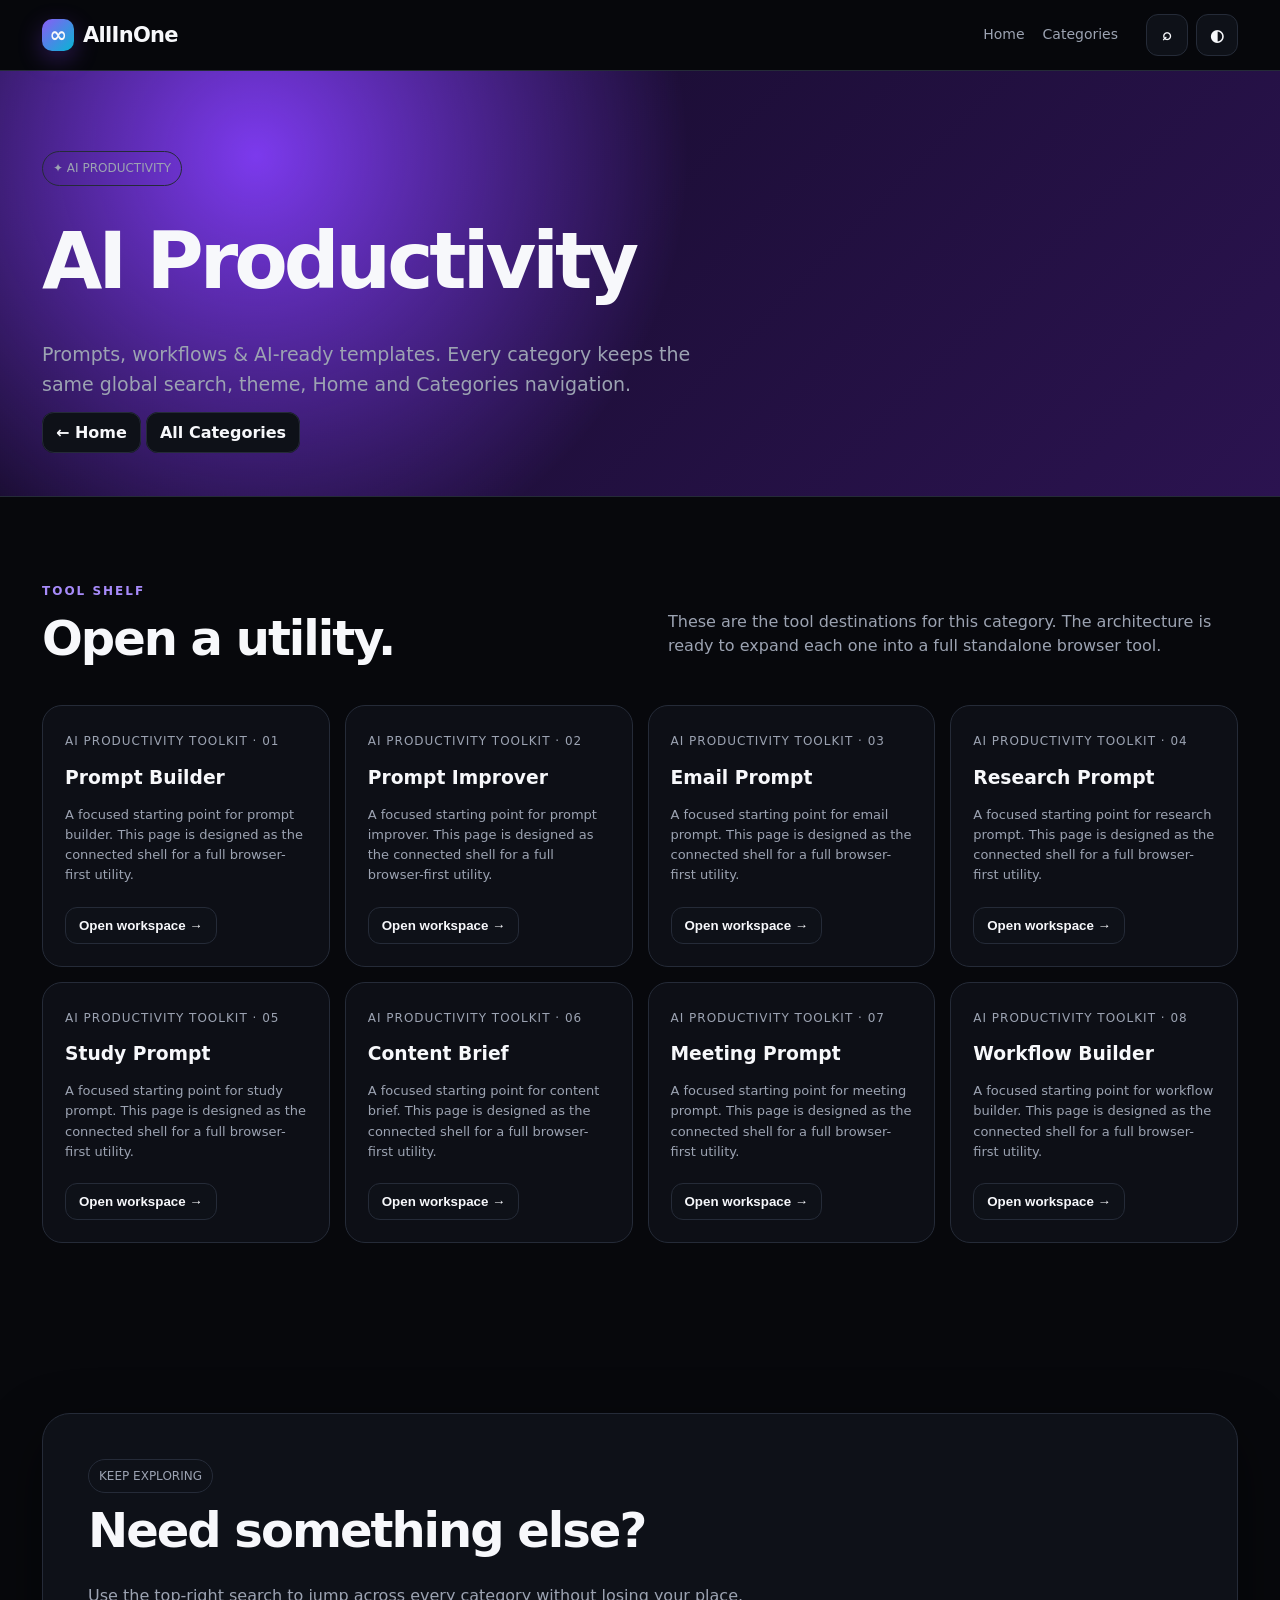
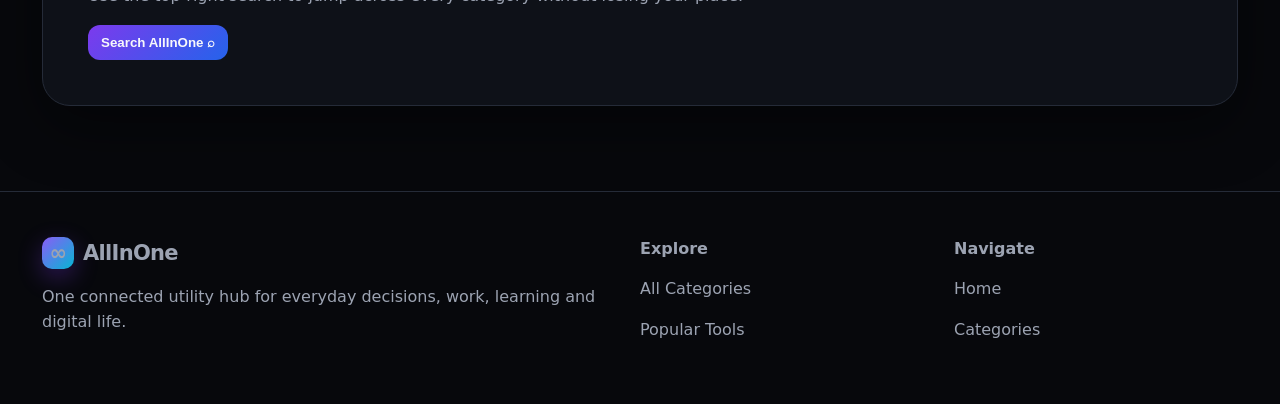
==== ai.html @ 53bb446f "Add files via upload" ====
<!doctype html><html lang="en"><head><meta charset="utf-8"><meta name="viewport" content="width=device-width,initial-scale=1"><title>AI Productivity | AllInOne</title><meta name="description" content="AllInOne is a connected utility hub for finance, students, cybersecurity, business, files, developers, travel, AI, decisions, fitness, internet and careers."><link rel="stylesheet" href="assets/style.css"><link rel="canonical" href="https://mytoolprovider.github.io/ai.html"><meta property="og:url" content="https://mytoolprovider.github.io/ai.html"></head><body style="--category-bg:radial-gradient(circle at 20% 20%, #7c3aed, transparent 40%), linear-gradient(135deg,#140b28,#2b1350)">
<header class="top"><nav class="nav"><a class="brand" href="index.html"><b>∞</b> AllInOne</a><div class="navlinks"><a href="index.html">Home</a><a href="categories.html">Categories</a></div><div class="actions"><button class="iconbtn" data-search aria-label="Search">⌕</button><button class="iconbtn" data-theme-toggle aria-label="Change theme">◐</button></div></nav></header>
<main><section class="category-hero"><div class="wrap"><span class="pill">✦ AI PRODUCTIVITY</span><h1>AI Productivity</h1><p style="font-size:19px;color:var(--muted);max-width:700px">Prompts, workflows & AI-ready templates. Every category keeps the same global search, theme, Home and Categories navigation.</p><div style="margin-top:22px"><a class="btn" href="index.html">← Home</a> <a class="btn" href="categories.html">All Categories</a></div></div></section><section class="section"><div class="wrap"><div class="section-head"><div><div class="eyebrow">Tool shelf</div><h2>Open a utility.</h2></div><p>These are the tool destinations for this category. The architecture is ready to expand each one into a full standalone browser tool.</p></div><div class="tool-grid"><article class="tool" id="prompt-builder" data-search-item><span>AI Productivity toolkit · 01</span><h3>Prompt Builder</h3><p>A focused starting point for prompt builder. This page is designed as the connected shell for a full browser-first utility.</p><button class="btn" onclick="alert('Tool workspace ready — this is the interactive shell for Prompt Builder.')">Open workspace →</button></article><article class="tool" id="prompt-improver" data-search-item><span>AI Productivity toolkit · 02</span><h3>Prompt Improver</h3><p>A focused starting point for prompt improver. This page is designed as the connected shell for a full browser-first utility.</p><button class="btn" onclick="alert('Tool workspace ready — this is the interactive shell for Prompt Improver.')">Open workspace →</button></article><article class="tool" id="email-prompt" data-search-item><span>AI Productivity toolkit · 03</span><h3>Email Prompt</h3><p>A focused starting point for email prompt. This page is designed as the connected shell for a full browser-first utility.</p><button class="btn" onclick="alert('Tool workspace ready — this is the interactive shell for Email Prompt.')">Open workspace →</button></article><article class="tool" id="research-prompt" data-search-item><span>AI Productivity toolkit · 04</span><h3>Research Prompt</h3><p>A focused starting point for research prompt. This page is designed as the connected shell for a full browser-first utility.</p><button class="btn" onclick="alert('Tool workspace ready — this is the interactive shell for Research Prompt.')">Open workspace →</button></article><article class="tool" id="study-prompt" data-search-item><span>AI Productivity toolkit · 05</span><h3>Study Prompt</h3><p>A focused starting point for study prompt. This page is designed as the connected shell for a full browser-first utility.</p><button class="btn" onclick="alert('Tool workspace ready — this is the interactive shell for Study Prompt.')">Open workspace →</button></article><article class="tool" id="content-brief" data-search-item><span>AI Productivity toolkit · 06</span><h3>Content Brief</h3><p>A focused starting point for content brief. This page is designed as the connected shell for a full browser-first utility.</p><button class="btn" onclick="alert('Tool workspace ready — this is the interactive shell for Content Brief.')">Open workspace →</button></article><article class="tool" id="meeting-prompt" data-search-item><span>AI Productivity toolkit · 07</span><h3>Meeting Prompt</h3><p>A focused starting point for meeting prompt. This page is designed as the connected shell for a full browser-first utility.</p><button class="btn" onclick="alert('Tool workspace ready — this is the interactive shell for Meeting Prompt.')">Open workspace →</button></article><article class="tool" id="workflow-builder" data-search-item><span>AI Productivity toolkit · 08</span><h3>Workflow Builder</h3><p>A focused starting point for workflow builder. This page is designed as the connected shell for a full browser-first utility.</p><button class="btn" onclick="alert('Tool workspace ready — this is the interactive shell for Workflow Builder.')">Open workspace →</button></article></div></div></section><section class="section"><div class="wrap"><div class="band"><span class="pill">KEEP EXPLORING</span><h2>Need something else?</h2><p style="color:var(--muted)">Use the top-right search to jump across every category without losing your place.</p><button class="btn primary" data-search>Search AllInOne ⌕</button></div></div></section></main>
<div class="modal" id="searchModal"><div class="modalbox"><div style="display:flex;justify-content:space-between;align-items:center"><h2>Search AllInOne</h2><button class="iconbtn" data-close>×</button></div><input id="globalSearch" placeholder="Search tools, categories, ideas..."><div id="results" class="results"><p style="color:var(--muted)">Search categories and tools...</p></div></div></div>
<footer class="footer"><div class="wrap footer-grid"><div><div class="brand"><b>∞</b> AllInOne</div><p>One connected utility hub for everyday decisions, work, learning and digital life.</p></div><div><strong>Explore</strong><p><a href="categories.html">All Categories</a></p><p><a href="index.html#popular">Popular Tools</a></p></div><div><strong>Navigate</strong><p><a href="index.html">Home</a></p><p><a href="categories.html">Categories</a></p></div></div></footer><script src="assets/app.js"></script></body></html>
---- assets/style.css ----
:root{--bg:#07080c;--panel:#0e1118;--panel2:#131722;--text:#f7f8fb;--muted:#9ca3b2;--line:#252b38;--accent:#8b5cf6;--shadow:0 20px 60px #0007}
[data-theme="light"]{--bg:#f5f7fb;--panel:#fff;--panel2:#eef1f7;--text:#111827;--muted:#5f6878;--line:#dfe4ec;--shadow:0 16px 45px #19233a14}
*{box-sizing:border-box}html{scroll-behavior:smooth}body{margin:0;background:var(--bg);color:var(--text);font-family:Inter,ui-sans-serif,system-ui,-apple-system,Segoe UI,sans-serif;line-height:1.55}a{color:inherit;text-decoration:none}.top{position:sticky;top:0;z-index:50;backdrop-filter:blur(18px);background:color-mix(in srgb,var(--bg) 82%,transparent);border-bottom:1px solid var(--line)}.nav{max-width:1240px;margin:auto;display:flex;align-items:center;gap:20px;padding:14px 22px}.brand{font-weight:900;font-size:21px;letter-spacing:-.7px;display:flex;gap:9px;align-items:center}.brand b{display:grid;place-items:center;width:32px;height:32px;border-radius:10px;background:linear-gradient(135deg,#8b5cf6,#06b6d4);box-shadow:0 8px 24px #7c3aed55}.navlinks{display:flex;gap:18px;margin-left:auto;align-items:center}.navlinks a{font-size:14px;color:var(--muted)}.navlinks a:hover{color:var(--text)}.actions{display:flex;gap:8px;margin-left:8px}.iconbtn,.btn{border:1px solid var(--line);background:var(--panel);color:var(--text);border-radius:12px;padding:10px 13px;cursor:pointer;font-weight:700}.iconbtn{font-size:16px;width:42px;height:42px}.btn.primary{background:linear-gradient(135deg,#7c3aed,#2563eb);border:0}.wrap{max-width:1240px;margin:auto;padding:0 22px}.hero{min-height:78vh;display:grid;align-items:center;padding:80px 0 70px}.hero-grid{display:grid;grid-template-columns:1.25fr .75fr;gap:50px;align-items:center}.eyebrow{color:#a78bfa;text-transform:uppercase;letter-spacing:2px;font-size:12px;font-weight:900}.hero h1{font-size:clamp(46px,7vw,88px);line-height:.95;letter-spacing:-5px;margin:18px 0 25px;max-width:900px}.hero p{font-size:19px;color:var(--muted);max-width:720px}.hero-actions{display:flex;gap:12px;flex-wrap:wrap;margin:28px 0}.searchbox{display:flex;gap:10px;max-width:620px;margin-top:26px}.searchbox input{flex:1;background:var(--panel);border:1px solid var(--line);border-radius:15px;padding:15px 17px;color:var(--text);font-size:15px;outline:none}.hero-card{background:var(--panel);border:1px solid var(--line);border-radius:28px;padding:25px;box-shadow:var(--shadow);transform:rotate(2deg)}.mini-grid{display:grid;grid-template-columns:1fr 1fr;gap:12px}.mini{padding:18px;border:1px solid var(--line);border-radius:18px;background:var(--panel2)}.mini strong{display:block;font-size:25px}.section{padding:85px 0}.section-head{display:flex;justify-content:space-between;gap:25px;align-items:end;margin-bottom:30px}.section h2{font-size:clamp(30px,4vw,48px);letter-spacing:-2px;margin:0}.section-head p{color:var(--muted);max-width:570px}.grid{display:grid;grid-template-columns:repeat(4,1fr);gap:15px}.card{position:relative;overflow:hidden;background:var(--panel);border:1px solid var(--line);border-radius:22px;padding:22px;min-height:180px;transition:.25s;display:flex;flex-direction:column}.card:hover{transform:translateY(-5px);border-color:#64748b;box-shadow:var(--shadow)}.card .symbol{font-size:25px;margin-bottom:25px}.card h3{margin:0 0 7px;font-size:18px}.card p{margin:0;color:var(--muted);font-size:13px}.card .go{margin-top:auto;padding-top:20px;color:#a78bfa;font-weight:800;font-size:13px}.band{border:1px solid var(--line);border-radius:28px;padding:45px;background:var(--panel);box-shadow:var(--shadow)}.stats{display:grid;grid-template-columns:repeat(4,1fr);gap:15px}.stat{padding:22px;border-radius:18px;background:var(--panel2);border:1px solid var(--line)}.stat b{font-size:32px;display:block}.footer{border-top:1px solid var(--line);padding:45px 0;color:var(--muted)}.footer-grid{display:grid;grid-template-columns:2fr 1fr 1fr;gap:30px}.category-hero{padding:80px 0 50px;background:var(--category-bg);border-bottom:1px solid var(--line)}.category-hero h1{font-size:clamp(44px,7vw,78px);letter-spacing:-4px;margin:15px 0}.tool-grid{display:grid;grid-template-columns:repeat(4,1fr);gap:15px}.tool{background:color-mix(in srgb,var(--panel) 86%,transparent);border:1px solid var(--line);border-radius:20px;padding:22px;min-height:170px}.tool span{font-size:12px;color:var(--muted);text-transform:uppercase;letter-spacing:1px}.tool h3{margin:10px 0}.tool p{color:var(--muted);font-size:13px}.tool button{margin-top:8px}.pill{display:inline-flex;padding:7px 10px;border:1px solid var(--line);border-radius:999px;color:var(--muted);font-size:12px}.modal{display:none;position:fixed;inset:0;z-index:100;background:#0009;backdrop-filter:blur(10px);padding:7vh 20px}.modal.open{display:block}.modalbox{max-width:700px;margin:auto;background:var(--panel);border:1px solid var(--line);border-radius:25px;padding:25px;box-shadow:var(--shadow)}.modalbox input{width:100%;padding:15px;border-radius:13px;border:1px solid var(--line);background:var(--panel2);color:var(--text);margin:15px 0}.results a{display:block;padding:12px;border-bottom:1px solid var(--line)}@media(max-width:950px){.grid,.tool-grid{grid-template-columns:repeat(2,1fr)}.hero-grid{grid-template-columns:1fr}.navlinks{display:none}.stats{grid-template-columns:1fr 1fr}}@media(max-width:600px){.grid,.tool-grid,.stats,.footer-grid{grid-template-columns:1fr}.hero h1{letter-spacing:-3px}.section{padding:55px 0}.hero{min-height:auto;padding:55px 0}.wrap{padding:0 16px}}
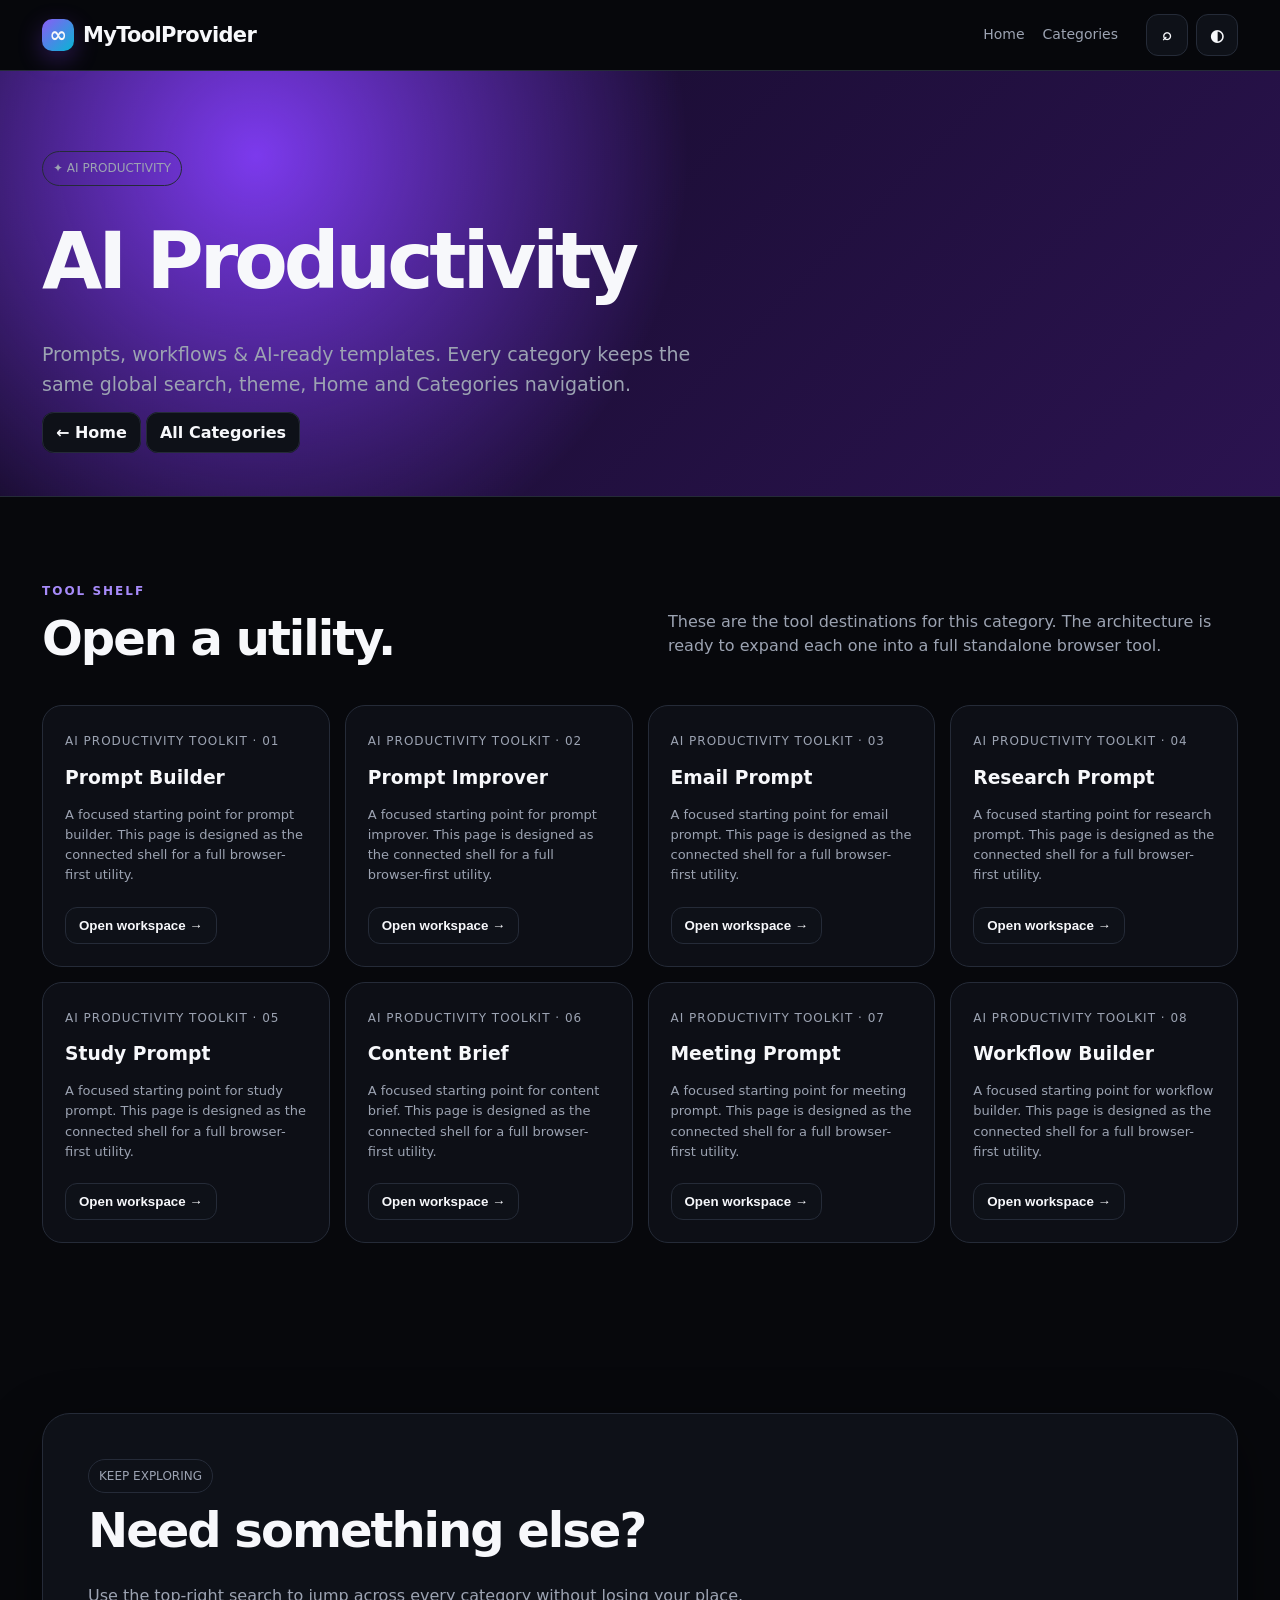
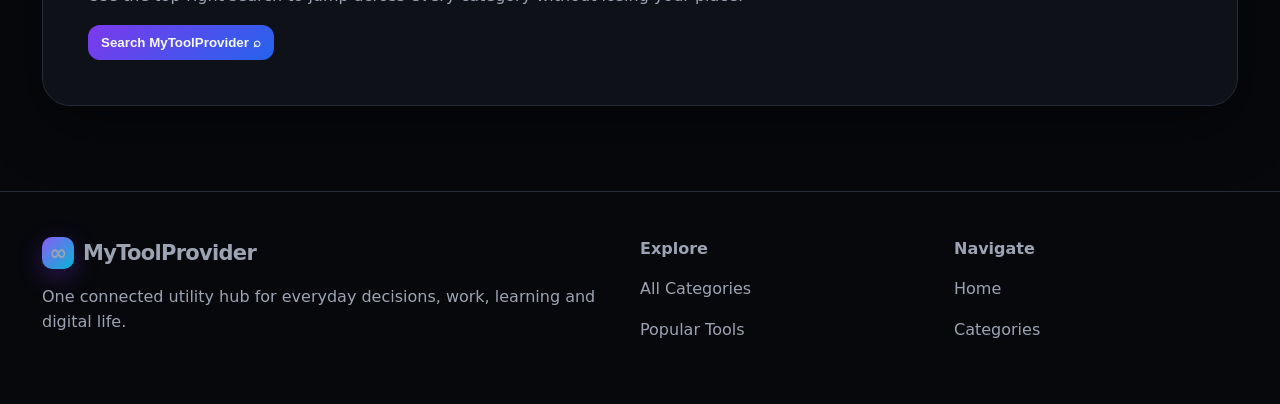
==== commit d6d8fea6: "Add files via upload" ====
--- a/ai.html
+++ b/ai.html
@@ -1,5 +1,5 @@
-<!doctype html><html lang="en"><head><meta charset="utf-8"><meta name="viewport" content="width=device-width,initial-scale=1"><title>AI Productivity | AllInOne</title><meta name="description" content="AllInOne is a connected utility hub for finance, students, cybersecurity, business, files, developers, travel, AI, decisions, fitness, internet and careers."><link rel="stylesheet" href="assets/style.css"><link rel="canonical" href="https://mytoolprovider.github.io/ai.html"><meta property="og:url" content="https://mytoolprovider.github.io/ai.html"></head><body style="--category-bg:radial-gradient(circle at 20% 20%, #7c3aed, transparent 40%), linear-gradient(135deg,#140b28,#2b1350)">
-<header class="top"><nav class="nav"><a class="brand" href="index.html"><b>∞</b> AllInOne</a><div class="navlinks"><a href="index.html">Home</a><a href="categories.html">Categories</a></div><div class="actions"><button class="iconbtn" data-search aria-label="Search">⌕</button><button class="iconbtn" data-theme-toggle aria-label="Change theme">◐</button></div></nav></header>
-<main><section class="category-hero"><div class="wrap"><span class="pill">✦ AI PRODUCTIVITY</span><h1>AI Productivity</h1><p style="font-size:19px;color:var(--muted);max-width:700px">Prompts, workflows & AI-ready templates. Every category keeps the same global search, theme, Home and Categories navigation.</p><div style="margin-top:22px"><a class="btn" href="index.html">← Home</a> <a class="btn" href="categories.html">All Categories</a></div></div></section><section class="section"><div class="wrap"><div class="section-head"><div><div class="eyebrow">Tool shelf</div><h2>Open a utility.</h2></div><p>These are the tool destinations for this category. The architecture is ready to expand each one into a full standalone browser tool.</p></div><div class="tool-grid"><article class="tool" id="prompt-builder" data-search-item><span>AI Productivity toolkit · 01</span><h3>Prompt Builder</h3><p>A focused starting point for prompt builder. This page is designed as the connected shell for a full browser-first utility.</p><button class="btn" onclick="alert('Tool workspace ready — this is the interactive shell for Prompt Builder.')">Open workspace →</button></article><article class="tool" id="prompt-improver" data-search-item><span>AI Productivity toolkit · 02</span><h3>Prompt Improver</h3><p>A focused starting point for prompt improver. This page is designed as the connected shell for a full browser-first utility.</p><button class="btn" onclick="alert('Tool workspace ready — this is the interactive shell for Prompt Improver.')">Open workspace →</button></article><article class="tool" id="email-prompt" data-search-item><span>AI Productivity toolkit · 03</span><h3>Email Prompt</h3><p>A focused starting point for email prompt. This page is designed as the connected shell for a full browser-first utility.</p><button class="btn" onclick="alert('Tool workspace ready — this is the interactive shell for Email Prompt.')">Open workspace →</button></article><article class="tool" id="research-prompt" data-search-item><span>AI Productivity toolkit · 04</span><h3>Research Prompt</h3><p>A focused starting point for research prompt. This page is designed as the connected shell for a full browser-first utility.</p><button class="btn" onclick="alert('Tool workspace ready — this is the interactive shell for Research Prompt.')">Open workspace →</button></article><article class="tool" id="study-prompt" data-search-item><span>AI Productivity toolkit · 05</span><h3>Study Prompt</h3><p>A focused starting point for study prompt. This page is designed as the connected shell for a full browser-first utility.</p><button class="btn" onclick="alert('Tool workspace ready — this is the interactive shell for Study Prompt.')">Open workspace →</button></article><article class="tool" id="content-brief" data-search-item><span>AI Productivity toolkit · 06</span><h3>Content Brief</h3><p>A focused starting point for content brief. This page is designed as the connected shell for a full browser-first utility.</p><button class="btn" onclick="alert('Tool workspace ready — this is the interactive shell for Content Brief.')">Open workspace →</button></article><article class="tool" id="meeting-prompt" data-search-item><span>AI Productivity toolkit · 07</span><h3>Meeting Prompt</h3><p>A focused starting point for meeting prompt. This page is designed as the connected shell for a full browser-first utility.</p><button class="btn" onclick="alert('Tool workspace ready — this is the interactive shell for Meeting Prompt.')">Open workspace →</button></article><article class="tool" id="workflow-builder" data-search-item><span>AI Productivity toolkit · 08</span><h3>Workflow Builder</h3><p>A focused starting point for workflow builder. This page is designed as the connected shell for a full browser-first utility.</p><button class="btn" onclick="alert('Tool workspace ready — this is the interactive shell for Workflow Builder.')">Open workspace →</button></article></div></div></section><section class="section"><div class="wrap"><div class="band"><span class="pill">KEEP EXPLORING</span><h2>Need something else?</h2><p style="color:var(--muted)">Use the top-right search to jump across every category without losing your place.</p><button class="btn primary" data-search>Search AllInOne ⌕</button></div></div></section></main>
-<div class="modal" id="searchModal"><div class="modalbox"><div style="display:flex;justify-content:space-between;align-items:center"><h2>Search AllInOne</h2><button class="iconbtn" data-close>×</button></div><input id="globalSearch" placeholder="Search tools, categories, ideas..."><div id="results" class="results"><p style="color:var(--muted)">Search categories and tools...</p></div></div></div>
-<footer class="footer"><div class="wrap footer-grid"><div><div class="brand"><b>∞</b> AllInOne</div><p>One connected utility hub for everyday decisions, work, learning and digital life.</p></div><div><strong>Explore</strong><p><a href="categories.html">All Categories</a></p><p><a href="index.html#popular">Popular Tools</a></p></div><div><strong>Navigate</strong><p><a href="index.html">Home</a></p><p><a href="categories.html">Categories</a></p></div></div></footer><script src="assets/app.js"></script></body></html>+<!doctype html><html lang="en"><head><meta charset="utf-8"><meta name="viewport" content="width=device-width,initial-scale=1"><title>AI Productivity | MyToolProvider</title><meta name="description" content="MyToolProvider is a connected utility hub for finance, students, cybersecurity, business, files, developers, travel, AI, decisions, fitness, internet and careers."><link rel="stylesheet" href="assets/style.css"><link rel="canonical" href="https://mytoolprovider.github.io/ai.html"><meta property="og:url" content="https://mytoolprovider.github.io/ai.html"></head><body style="--category-bg:radial-gradient(circle at 20% 20%, #7c3aed, transparent 40%), linear-gradient(135deg,#140b28,#2b1350)">
+<header class="top"><nav class="nav"><a class="brand" href="index.html"><b>∞</b> MyToolProvider</a><div class="navlinks"><a href="index.html">Home</a><a href="categories.html">Categories</a></div><div class="actions"><button class="iconbtn" data-search aria-label="Search">⌕</button><button class="iconbtn" data-theme-toggle aria-label="Change theme">◐</button></div></nav></header>
+<main><section class="category-hero"><div class="wrap"><span class="pill">✦ AI PRODUCTIVITY</span><h1>AI Productivity</h1><p style="font-size:19px;color:var(--muted);max-width:700px">Prompts, workflows & AI-ready templates. Every category keeps the same global search, theme, Home and Categories navigation.</p><div style="margin-top:22px"><a class="btn" href="index.html">← Home</a> <a class="btn" href="categories.html">All Categories</a></div></div></section><section class="section"><div class="wrap"><div class="section-head"><div><div class="eyebrow">Tool shelf</div><h2>Open a utility.</h2></div><p>These are the tool destinations for this category. The architecture is ready to expand each one into a full standalone browser tool.</p></div><div class="tool-grid"><article class="tool" id="prompt-builder" data-search-item><span>AI Productivity toolkit · 01</span><h3>Prompt Builder</h3><p>A focused starting point for prompt builder. This page is designed as the connected shell for a full browser-first utility.</p><button class="btn tool-open" data-tool="Prompt Builder">Open workspace →</button></article><article class="tool" id="prompt-improver" data-search-item><span>AI Productivity toolkit · 02</span><h3>Prompt Improver</h3><p>A focused starting point for prompt improver. This page is designed as the connected shell for a full browser-first utility.</p><button class="btn tool-open" data-tool="Prompt Improver">Open workspace →</button></article><article class="tool" id="email-prompt" data-search-item><span>AI Productivity toolkit · 03</span><h3>Email Prompt</h3><p>A focused starting point for email prompt. This page is designed as the connected shell for a full browser-first utility.</p><button class="btn tool-open" data-tool="Email Prompt">Open workspace →</button></article><article class="tool" id="research-prompt" data-search-item><span>AI Productivity toolkit · 04</span><h3>Research Prompt</h3><p>A focused starting point for research prompt. This page is designed as the connected shell for a full browser-first utility.</p><button class="btn tool-open" data-tool="Research Prompt">Open workspace →</button></article><article class="tool" id="study-prompt" data-search-item><span>AI Productivity toolkit · 05</span><h3>Study Prompt</h3><p>A focused starting point for study prompt. This page is designed as the connected shell for a full browser-first utility.</p><button class="btn tool-open" data-tool="Study Prompt">Open workspace →</button></article><article class="tool" id="content-brief" data-search-item><span>AI Productivity toolkit · 06</span><h3>Content Brief</h3><p>A focused starting point for content brief. This page is designed as the connected shell for a full browser-first utility.</p><button class="btn tool-open" data-tool="Content Brief">Open workspace →</button></article><article class="tool" id="meeting-prompt" data-search-item><span>AI Productivity toolkit · 07</span><h3>Meeting Prompt</h3><p>A focused starting point for meeting prompt. This page is designed as the connected shell for a full browser-first utility.</p><button class="btn tool-open" data-tool="Meeting Prompt">Open workspace →</button></article><article class="tool" id="workflow-builder" data-search-item><span>AI Productivity toolkit · 08</span><h3>Workflow Builder</h3><p>A focused starting point for workflow builder. This page is designed as the connected shell for a full browser-first utility.</p><button class="btn tool-open" data-tool="Workflow Builder">Open workspace →</button></article></div></div></section><section class="section"><div class="wrap"><div class="band"><span class="pill">KEEP EXPLORING</span><h2>Need something else?</h2><p style="color:var(--muted)">Use the top-right search to jump across every category without losing your place.</p><button class="btn primary" data-search>Search MyToolProvider ⌕</button></div></div></section></main>
+<div class="modal" id="searchModal"><div class="modalbox"><div style="display:flex;justify-content:space-between;align-items:center"><h2>Search MyToolProvider</h2><button class="iconbtn" data-close>×</button></div><input id="globalSearch" placeholder="Search tools, categories, ideas..."><div id="results" class="results"><p style="color:var(--muted)">Search categories and tools...</p></div></div></div>
+<footer class="footer"><div class="wrap footer-grid"><div><div class="brand"><b>∞</b> MyToolProvider</div><p>One connected utility hub for everyday decisions, work, learning and digital life.</p></div><div><strong>Explore</strong><p><a href="categories.html">All Categories</a></p><p><a href="index.html#popular">Popular Tools</a></p></div><div><strong>Navigate</strong><p><a href="index.html">Home</a></p><p><a href="categories.html">Categories</a></p></div></div></footer><script src="assets/app.js"></script></body></html>
--- a/assets/style.css
+++ b/assets/style.css
@@ -2,3 +2,4 @@
 :root{--bg:#07080c;--panel:#0e1118;--panel2:#131722;--text:#f7f8fb;--muted:#9ca3b2;--line:#252b38;--accent:#8b5cf6;--shadow:0 20px 60px #0007}
 [data-theme="light"]{--bg:#f5f7fb;--panel:#fff;--panel2:#eef1f7;--text:#111827;--muted:#5f6878;--line:#dfe4ec;--shadow:0 16px 45px #19233a14}
 *{box-sizing:border-box}html{scroll-behavior:smooth}body{margin:0;background:var(--bg);color:var(--text);font-family:Inter,ui-sans-serif,system-ui,-apple-system,Segoe UI,sans-serif;line-height:1.55}a{color:inherit;text-decoration:none}.top{position:sticky;top:0;z-index:50;backdrop-filter:blur(18px);background:color-mix(in srgb,var(--bg) 82%,transparent);border-bottom:1px solid var(--line)}.nav{max-width:1240px;margin:auto;display:flex;align-items:center;gap:20px;padding:14px 22px}.brand{font-weight:900;font-size:21px;letter-spacing:-.7px;display:flex;gap:9px;align-items:center}.brand b{display:grid;place-items:center;width:32px;height:32px;border-radius:10px;background:linear-gradient(135deg,#8b5cf6,#06b6d4);box-shadow:0 8px 24px #7c3aed55}.navlinks{display:flex;gap:18px;margin-left:auto;align-items:center}.navlinks a{font-size:14px;color:var(--muted)}.navlinks a:hover{color:var(--text)}.actions{display:flex;gap:8px;margin-left:8px}.iconbtn,.btn{border:1px solid var(--line);background:var(--panel);color:var(--text);border-radius:12px;padding:10px 13px;cursor:pointer;font-weight:700}.iconbtn{font-size:16px;width:42px;height:42px}.btn.primary{background:linear-gradient(135deg,#7c3aed,#2563eb);border:0}.wrap{max-width:1240px;margin:auto;padding:0 22px}.hero{min-height:78vh;display:grid;align-items:center;padding:80px 0 70px}.hero-grid{display:grid;grid-template-columns:1.25fr .75fr;gap:50px;align-items:center}.eyebrow{color:#a78bfa;text-transform:uppercase;letter-spacing:2px;font-size:12px;font-weight:900}.hero h1{font-size:clamp(46px,7vw,88px);line-height:.95;letter-spacing:-5px;margin:18px 0 25px;max-width:900px}.hero p{font-size:19px;color:var(--muted);max-width:720px}.hero-actions{display:flex;gap:12px;flex-wrap:wrap;margin:28px 0}.searchbox{display:flex;gap:10px;max-width:620px;margin-top:26px}.searchbox input{flex:1;background:var(--panel);border:1px solid var(--line);border-radius:15px;padding:15px 17px;color:var(--text);font-size:15px;outline:none}.hero-card{background:var(--panel);border:1px solid var(--line);border-radius:28px;padding:25px;box-shadow:var(--shadow);transform:rotate(2deg)}.mini-grid{display:grid;grid-template-columns:1fr 1fr;gap:12px}.mini{padding:18px;border:1px solid var(--line);border-radius:18px;background:var(--panel2)}.mini strong{display:block;font-size:25px}.section{padding:85px 0}.section-head{display:flex;justify-content:space-between;gap:25px;align-items:end;margin-bottom:30px}.section h2{font-size:clamp(30px,4vw,48px);letter-spacing:-2px;margin:0}.section-head p{color:var(--muted);max-width:570px}.grid{display:grid;grid-template-columns:repeat(4,1fr);gap:15px}.card{position:relative;overflow:hidden;background:var(--panel);border:1px solid var(--line);border-radius:22px;padding:22px;min-height:180px;transition:.25s;display:flex;flex-direction:column}.card:hover{transform:translateY(-5px);border-color:#64748b;box-shadow:var(--shadow)}.card .symbol{font-size:25px;margin-bottom:25px}.card h3{margin:0 0 7px;font-size:18px}.card p{margin:0;color:var(--muted);font-size:13px}.card .go{margin-top:auto;padding-top:20px;color:#a78bfa;font-weight:800;font-size:13px}.band{border:1px solid var(--line);border-radius:28px;padding:45px;background:var(--panel);box-shadow:var(--shadow)}.stats{display:grid;grid-template-columns:repeat(4,1fr);gap:15px}.stat{padding:22px;border-radius:18px;background:var(--panel2);border:1px solid var(--line)}.stat b{font-size:32px;display:block}.footer{border-top:1px solid var(--line);padding:45px 0;color:var(--muted)}.footer-grid{display:grid;grid-template-columns:2fr 1fr 1fr;gap:30px}.category-hero{padding:80px 0 50px;background:var(--category-bg);border-bottom:1px solid var(--line)}.category-hero h1{font-size:clamp(44px,7vw,78px);letter-spacing:-4px;margin:15px 0}.tool-grid{display:grid;grid-template-columns:repeat(4,1fr);gap:15px}.tool{background:color-mix(in srgb,var(--panel) 86%,transparent);border:1px solid var(--line);border-radius:20px;padding:22px;min-height:170px}.tool span{font-size:12px;color:var(--muted);text-transform:uppercase;letter-spacing:1px}.tool h3{margin:10px 0}.tool p{color:var(--muted);font-size:13px}.tool button{margin-top:8px}.pill{display:inline-flex;padding:7px 10px;border:1px solid var(--line);border-radius:999px;color:var(--muted);font-size:12px}.modal{display:none;position:fixed;inset:0;z-index:100;background:#0009;backdrop-filter:blur(10px);padding:7vh 20px}.modal.open{display:block}.modalbox{max-width:700px;margin:auto;background:var(--panel);border:1px solid var(--line);border-radius:25px;padding:25px;box-shadow:var(--shadow)}.modalbox input{width:100%;padding:15px;border-radius:13px;border:1px solid var(--line);background:var(--panel2);color:var(--text);margin:15px 0}.results a{display:block;padding:12px;border-bottom:1px solid var(--line)}@media(max-width:950px){.grid,.tool-grid{grid-template-columns:repeat(2,1fr)}.hero-grid{grid-template-columns:1fr}.navlinks{display:none}.stats{grid-template-columns:1fr 1fr}}@media(max-width:600px){.grid,.tool-grid,.stats,.footer-grid{grid-template-columns:1fr}.hero h1{letter-spacing:-3px}.section{padding:55px 0}.hero{min-height:auto;padding:55px 0}.wrap{padding:0 16px}}
+.toolbox{max-height:86vh;overflow:auto}.tlabel{display:block;font-size:13px;font-weight:800;margin:14px 0}.tlabel input,.tlabel textarea{display:block;width:100%;margin-top:7px;padding:13px;border-radius:12px;border:1px solid var(--line);background:var(--panel2);color:var(--text);font:inherit}.tgrid{display:grid;grid-template-columns:1fr 1fr;gap:12px;margin:8px 0}.toolout{margin-top:15px;padding:16px;border:1px solid var(--line);border-radius:14px;background:var(--panel2);min-height:50px;word-break:break-word}.toolout pre{white-space:pre-wrap;text-align:left}@media(max-width:600px){.tgrid{grid-template-columns:1fr}}
